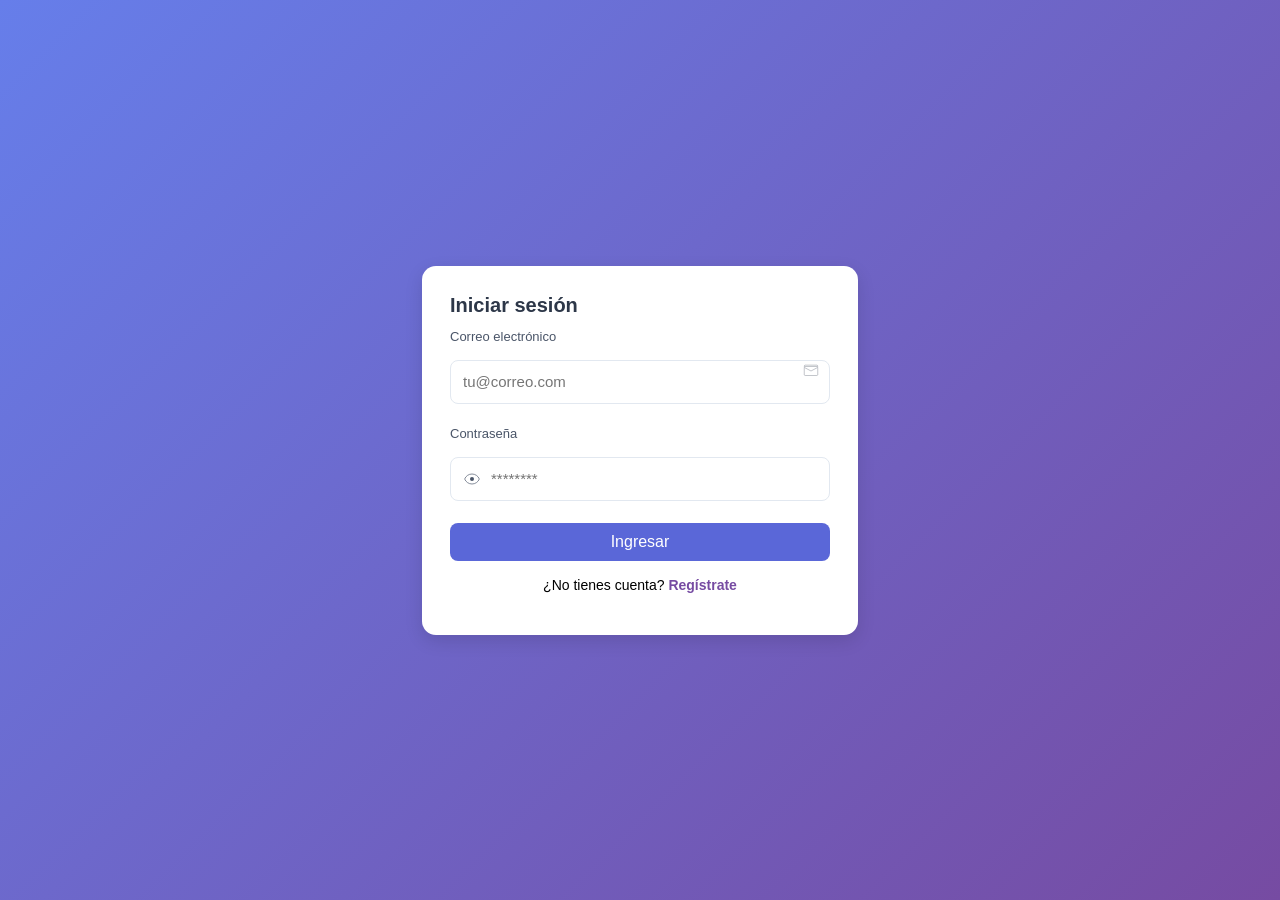
==== frontend/dashboard.html @ 54981098 "creacion de login, register" ====
<!DOCTYPE html>
<html lang="es">
<head>
    <meta charset="UTF-8">
    <meta name="viewport" content="width=device-width, initial-scale=1.0">
    <title>Dashboard - Inventario</title>
    <link rel="stylesheet" href="style.css">
    <style>
        .products-container {
            padding: 20px;
            max-width: 1200px;
            margin: 0 auto;
        }

        .header {
            display: flex;
            justify-content: space-between;
            align-items: center;
            margin-bottom: 20px;
            padding: 10px 20px;
            background-color: white;
            border-radius: 8px;
            box-shadow: 0 2px 4px rgba(0,0,0,0.1);
        }

        .products-header {
            display: flex;
            justify-content: space-between;
            align-items: center;
            margin-bottom: 20px;
        }

        .product-grid {
            display: grid;
            grid-template-columns: repeat(auto-fill, minmax(250px, 1fr));
            gap: 20px;
            margin-top: 20px;
        }

        .product-card {
            background: white;
            border-radius: 8px;
            padding: 15px;
            box-shadow: 0 2px 4px rgba(0,0,0,0.1);
            transition: transform 0.2s;
        }

        .product-card:hover {
            transform: translateY(-2px);
            box-shadow: 0 4px 8px rgba(0,0,0,0.15);
        }

        .product-card h3 {
            margin: 0 0 10px 0;
            color: #2d3748;
        }

        .product-card p {
            margin: 5px 0;
            color: #4a5568;
        }

        .product-price {
            font-weight: bold;
            color: #2d3748;
            font-size: 1.1em;
        }

        .product-stock {
            color: #718096;
            font-size: 0.9em;
        }

        .admin-controls {
            display: none; /* Se mostrará solo para administradores via JavaScript */
            margin-top: 10px;
            gap: 8px;
        }

        .add-product-btn {
            background: #48bb78;
            color: white;
            border: none;
            padding: 8px 16px;
            border-radius: 6px;
            cursor: pointer;
            transition: background-color 0.2s;
        }

        .add-product-btn:hover {
            background: #38a169;
        }

        .edit-product-btn {
            background: #4299e1;
            color: white;
            border: none;
            padding: 4px 8px;
            border-radius: 4px;
            cursor: pointer;
            font-size: 0.9em;
        }

        .edit-product-btn:hover {
            background: #3182ce;
        }

        .delete-product-btn {
            background: #f56565;
            color: white;
            border: none;
            padding: 4px 8px;
            border-radius: 4px;
            cursor: pointer;
            font-size: 0.9em;
        }

        .delete-product-btn:hover {
            background: #e53e3e;
        }

        /* Modal para agregar/editar producto */
        .modal {
            display: none;
            position: fixed;
            top: 0;
            left: 0;
            width: 100%;
            height: 100%;
            background: rgba(0,0,0,0.5);
            z-index: 1000;
        }

        .modal-content {
            background: white;
            margin: 15% auto;
            padding: 20px;
            border-radius: 8px;
            width: 80%;
            max-width: 500px;
            position: relative;
        }

        .close {
            position: absolute;
            right: 15px;
            top: 10px;
            font-size: 1.5em;
            cursor: pointer;
            color: #718096;
        }

        .close:hover {
            color: #2d3748;
        }

        .product-form {
            display: flex;
            flex-direction: column;
            gap: 15px;
        }

        .product-form input, .product-form textarea {
            padding: 8px;
            border: 1px solid #e2e8f0;
            border-radius: 4px;
            font-size: 14px;
        }

        .product-form input:focus, .product-form textarea:focus {
            border-color: #4299e1;
            outline: none;
            box-shadow: 0 0 0 3px rgba(66, 153, 225, 0.2);
        }

        .logout-btn {
            background: #718096;
            color: white;
            border: none;
            padding: 8px 16px;
            border-radius: 6px;
            cursor: pointer;
            transition: background-color 0.2s;
        }

        .logout-btn:hover {
            background: #4a5568;
        }
    </style>
</head>
<body>
    <div class="products-container">
        <div class="header">
            <h1>Panel de Productos</h1>
            <div>
                <button id="add-product-btn" class="add-product-btn admin-controls">
                    Agregar Producto
                </button>
                <button onclick="logout()" class="logout-btn">Cerrar Sesión</button>
            </div>
        </div>

        <div id="products-grid" class="product-grid">
            <!-- Los productos se cargarán dinámicamente aquí -->
        </div>
    </div>

    <!-- Modal para agregar/editar producto -->
    <div id="product-modal" class="modal">
        <div class="modal-content">
            <span class="close">&times;</span>
            <h2 id="modal-title">Agregar Producto</h2>
            <form id="product-form" class="product-form">
                <input type="hidden" id="product-id">
                <div>
                    <label for="name">Nombre:</label>
                    <input type="text" id="name" required>
                </div>
                <div>
                    <label for="description">Descripción:</label>
                    <textarea id="description" rows="3"></textarea>
                </div>
                <div>
                    <label for="price">Precio:</label>
                    <input type="number" id="price" step="0.01" required>
                </div>
                <div>
                    <label for="stock">Stock:</label>
                    <input type="number" id="stock" required>
                </div>
                <button type="submit" class="primary-btn">Guardar</button>
            </form>
        </div>
    </div>

    <script src="products.js"></script>
</body>
</html>
---- frontend/style.css ----
body {
  font-family: 'Segoe UI', Tahoma, Geneva, Verdana, sans-serif;
  background: linear-gradient(135deg, #667eea, #764ba2);
  display: flex;
  justify-content: center;
  align-items: center;
  height: 100vh;
  margin: 0;
}

.container {
  background-color: white;
  padding: 2.5rem;
  border-radius: 20px;
  box-shadow: 0 8px 20px rgba(0,0,0,0.2);
  width: 350px;
  text-align: center;
  animation: fadeIn 0.4s ease;
}

@keyframes fadeIn {
  from { opacity: 0; transform: translateY(-10px); }
  to { opacity: 1; transform: translateY(0); }
}

h2 {
  color: #333;
  margin-bottom: 1rem;
}

/* Nuevo layout de autenticación */
.auth-page {
  display: flex;
  align-items: center;
  justify-content: center;
  height: 100vh;
}

.auth-card {
  background: #ffffff;
  border-radius: 14px;
  box-shadow: 0 6px 18px rgba(0,0,0,0.12);
  padding: 28px;
  width: 380px;
}

.auth-title {
  font-size: 20px;
  margin: 0 0 12px 0;
  color: #2d3748;
}

.auth-form .form-group { margin-bottom: 12px; text-align: left; }
.auth-form label { font-size: 13px; color: #4a5568; display: block; margin-bottom: 6px; }
.auth-form input, .auth-form select { width: 100%; padding: 10px 12px; border-radius: 8px; border: 1px solid #e2e8f0; }
.primary-btn { width: 100%; padding: 10px 12px; border-radius: 8px; background: #5a67d8; color: white; border: none; cursor: pointer; }
.auth-footer { margin-top: 12px; text-align: center; font-size: 14px; }
.form-message { margin-top: 8px; font-size: 13px; }

.icon-btn { position: absolute; right: 10px; top: 36px; background: transparent; border: none; cursor: pointer; padding: 6px; border-radius: 6px; }
.icon-btn svg { display: block; }

.password-field { position: relative; }
.password-field input { padding-right: 44px; }

input, select {
  width: 100%;
  padding: 12px;
  margin: 10px 0;
  border: 1px solid #ddd;
  border-radius: 10px;
  font-size: 15px;
}

.password-field {
  position: relative;
}

.password-field input {
  padding-right: 44px; /* espacio para el icono */
}

.password-field .toggle-btn {
  position: absolute;
  right: 8px;
  top: 50%;
  transform: translateY(-50%);
  background: rgba(0,0,0,0.04);
  border: none;
  cursor: pointer;
  font-size: 14px;
  opacity: 0.9;
  width: 28px;
  height: 28px;
  padding: 0;
  display: flex;
  align-items: center;
  justify-content: center;
  border-radius: 6px;
  line-height: 1;
  outline: none;
}

.password-field .toggle-btn:hover {
  opacity: 1;
}

button {
  background-color: #667eea;
  color: white;
  border: none;
  padding: 12px;
  border-radius: 10px;
  cursor: pointer;
  font-size: 16px;
  width: 100%;
  transition: background-color 0.3s;
}

button:hover {
  background-color: #5a67d8;
}

p {
  margin-top: 1rem;
  font-size: 14px;
}

a {
  color: #764ba2;
  text-decoration: none;
  font-weight: bold;
}

a:hover {
  text-decoration: underline;
}

#login-message, #register-message {
  margin-top: 15px;
  font-size: 14px;
}

/* --- Overrides para inputs con iconos (mejora de layout) --- */
.input-with-icon, .input-left-icon {
  position: relative;
}

/* tamaño uniforme de inputs */
.auth-form input, .auth-form select, .input-with-icon input, .input-left-icon input {
  height: 44px;
  padding: 10px 12px;
  box-sizing: border-box;
}

/* icono a la derecha (ej. correo) */
.input-with-icon .icon-right {
  position: absolute;
  right: 10px;
  top: 50%;
  transform: translateY(-50%);
  pointer-events: none; /* no interfiere con el input */
  opacity: 0.9;
}

/* icono/btn a la izquierda dentro del input (ojo) */
.input-left-icon .icon-left {
  position: absolute;
  left: 8px;
  top: 50%;
  transform: translateY(-50%);
  background: transparent;
  border: none;
  cursor: pointer;
  width: 28px;
  height: 28px;
  display: flex;
  align-items: center;
  justify-content: center;
  padding: 0;
  color: #4a5568;
}

/* asegurar espacio interno para iconos */
.input-left-icon input { padding-left: 40px; }
.input-with-icon input { padding-right: 40px; }

/* pequeños ajustes visuales */
.icon-left svg, .icon-right svg { display: block; }
.icon-left:focus { outline: none; box-shadow: 0 0 0 3px rgba(90,103,216,0.12); border-radius: 6px; }

/* evitar que botones globales tomen el estilo de .primary-btn */
.icon-btn, .icon-left { background: transparent; border: none; }
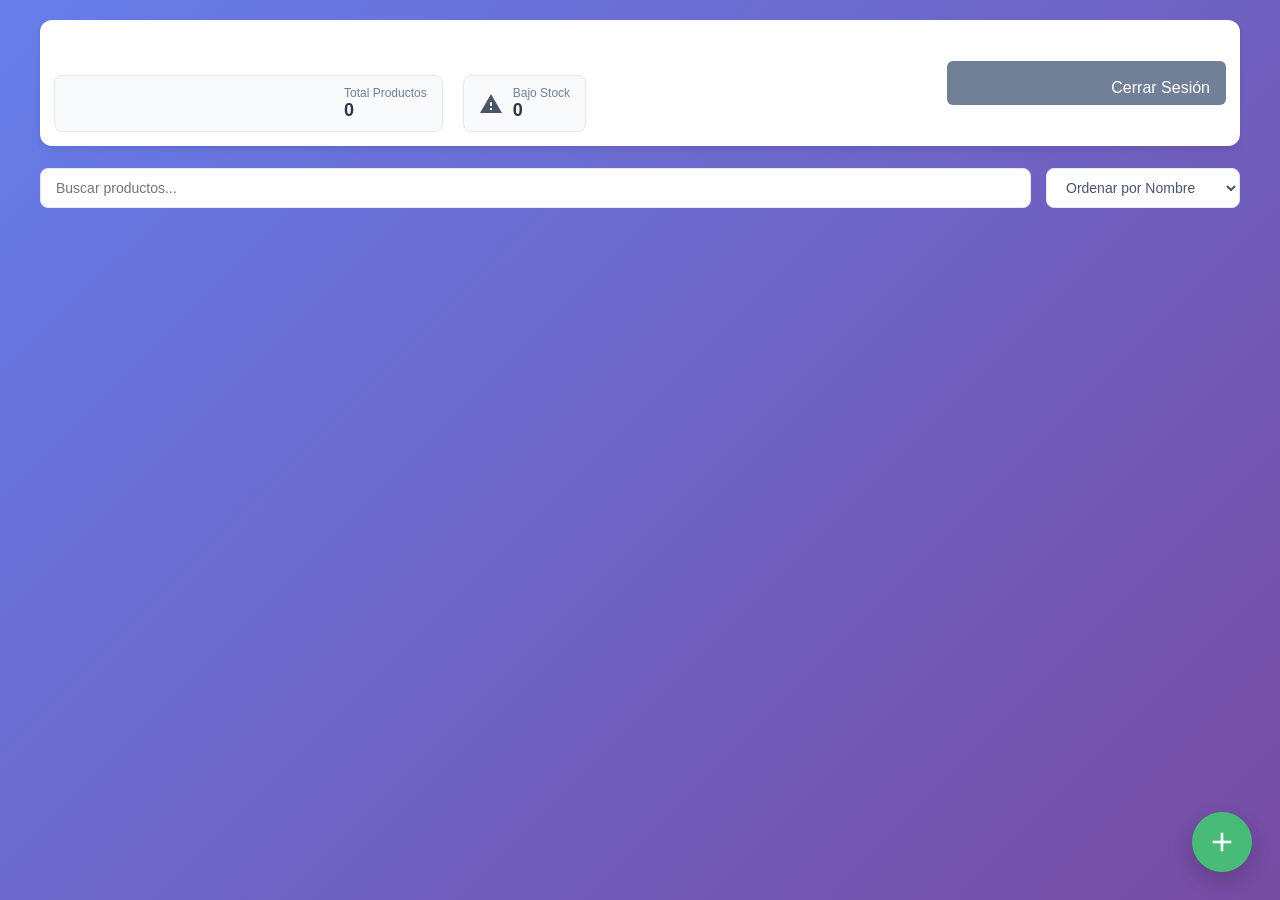
==== commit 0e1f3282: "creacion de productos" ====
--- a/frontend/dashboard.html
+++ b/frontend/dashboard.html
@@ -5,6 +5,7 @@
     <meta name="viewport" content="width=device-width, initial-scale=1.0">
     <title>Dashboard - Inventario</title>
     <link rel="stylesheet" href="style.css">
+    <link href="https://fonts.googleapis.com/icon?family=Material+Icons" rel="stylesheet">
     <style>
         .products-container {
             padding: 20px;
@@ -16,11 +17,108 @@
             display: flex;
             justify-content: space-between;
             align-items: center;
+            margin-bottom: 12px;
+            padding: 14px;
+            background-color: white;
+            border-radius: 12px;
+            box-shadow: 0 4px 6px rgba(0,0,0,0.08);
+        }
+
+        .header-left {
+            flex: 1;
+        }
+
+        .header-right {
+            display: flex;
+            gap: 10px;
+            align-items: center;
+            flex-shrink: 0;
+        }
+
+        .stats-container {
+            display: flex;
+            gap: 20px;
+            margin-top: 15px;
+        }
+
+        .stat-box {
+            display: flex;
+            align-items: center;
+            gap: 10px;
+            padding: 10px 15px;
+            background-color: #f8fafc;
+            border-radius: 8px;
+            border: 1px solid #e2e8f0;
+        }
+
+        .stat-box .material-icons {
+            color: #4a5568;
+            font-size: 24px;
+        }
+
+        .stat-info {
+            display: flex;
+            flex-direction: column;
+        }
+
+        .stat-label {
+            font-size: 12px;
+            color: #718096;
+        }
+
+        .stat-value {
+            font-size: 18px;
+            font-weight: bold;
+            color: #2d3748;
+        }
+
+        .search-bar {
+            display: flex;
+            gap: 15px;
             margin-bottom: 20px;
-            padding: 10px 20px;
+        }
+
+        .search-bar input {
+            flex: 1;
+            padding: 10px 15px;
+            border: 1px solid #e2e8f0;
+            border-radius: 8px;
+            font-size: 14px;
+        }
+
+        .search-bar input:focus {
+            outline: none;
+            border-color: #4299e1;
+            box-shadow: 0 0 0 3px rgba(66, 153, 225, 0.2);
+        }
+
+        .filters select {
+            padding: 10px 15px;
+            border: 1px solid #e2e8f0;
+            border-radius: 8px;
+            font-size: 14px;
+            color: #4a5568;
             background-color: white;
-            border-radius: 8px;
+            cursor: pointer;
+        }
+
+        .no-products {
+            text-align: center;
+            padding: 40px;
+            background-color: white;
+            border-radius: 12px;
             box-shadow: 0 2px 4px rgba(0,0,0,0.1);
+        }
+
+        .no-products .material-icons {
+            font-size: 48px;
+            color: #a0aec0;
+            margin-bottom: 10px;
+        }
+
+        .no-products p {
+            color: #4a5568;
+            margin-bottom: 20px;
         }
 
         .products-header {
@@ -77,18 +175,29 @@
             gap: 8px;
         }
 
-        .add-product-btn {
+                .add-product-btn {
+            align-items: center;
+            gap: 8px;
             background: #48bb78;
             color: white;
             border: none;
             padding: 8px 16px;
             border-radius: 6px;
             cursor: pointer;
-            transition: background-color 0.2s;
+            transition: all 0.2s;
+            font-weight: 500;
+            margin-right: 10px;
+            display: flex; /* Cambiado a flex por defecto */
         }
 
         .add-product-btn:hover {
             background: #38a169;
+            transform: translateY(-1px);
+            box-shadow: 0 2px 4px rgba(0,0,0,0.1);
+        }
+
+        .add-product-btn .material-icons {
+            font-size: 20px;
         }
 
         .edit-product-btn {
@@ -119,59 +228,7 @@
             background: #e53e3e;
         }
 
-        /* Modal para agregar/editar producto */
-        .modal {
-            display: none;
-            position: fixed;
-            top: 0;
-            left: 0;
-            width: 100%;
-            height: 100%;
-            background: rgba(0,0,0,0.5);
-            z-index: 1000;
-        }
-
-        .modal-content {
-            background: white;
-            margin: 15% auto;
-            padding: 20px;
-            border-radius: 8px;
-            width: 80%;
-            max-width: 500px;
-            position: relative;
-        }
-
-        .close {
-            position: absolute;
-            right: 15px;
-            top: 10px;
-            font-size: 1.5em;
-            cursor: pointer;
-            color: #718096;
-        }
-
-        .close:hover {
-            color: #2d3748;
-        }
-
-        .product-form {
-            display: flex;
-            flex-direction: column;
-            gap: 15px;
-        }
-
-        .product-form input, .product-form textarea {
-            padding: 8px;
-            border: 1px solid #e2e8f0;
-            border-radius: 4px;
-            font-size: 14px;
-        }
-
-        .product-form input:focus, .product-form textarea:focus {
-            border-color: #4299e1;
-            outline: none;
-            box-shadow: 0 0 0 3px rgba(66, 153, 225, 0.2);
-        }
+                /* Estilos movidos a style.css */
 
         .logout-btn {
             background: #718096;
@@ -191,44 +248,122 @@
 <body>
     <div class="products-container">
         <div class="header">
-            <h1>Panel de Productos</h1>
-            <div>
-                <button id="add-product-btn" class="add-product-btn admin-controls">
-                    Agregar Producto
+            <div class="header-left">
+                <h1>Panel de Productos</h1>
+                <div class="stats-container">
+                    <div class="stat-box">
+                        <span class="material-icons">inventory_2</span>
+                        <div class="stat-info">
+                            <span class="stat-label">Total Productos</span>
+                            <span id="total-products" class="stat-value">0</span>
+                        </div>
+                    </div>
+                    <div class="stat-box">
+                        <span class="material-icons">warning</span>
+                        <div class="stat-info">
+                            <span class="stat-label">Bajo Stock</span>
+                            <span id="low-stock" class="stat-value">0</span>
+                        </div>
+                    </div>
+                </div>
+            </div>
+            <div class="header-right">
+                <div id="user-display" style="display:flex;align-items:center;gap:10px;color:#4a5568;font-weight:600;">
+                    <a id="profile-link" href="profile.html" style="display:none;color:#4a5568;text-decoration:none;font-weight:600;"></a>
+                </div>
+                <button onclick="logout()" class="logout-btn">
+                    <span class="material-icons">logout</span>
+                    Cerrar Sesión
                 </button>
-                <button onclick="logout()" class="logout-btn">Cerrar Sesión</button>
+            </div>
+        </div>
+
+        <div class="search-bar">
+            <input type="text" id="search-products" placeholder="Buscar productos...">
+            <div class="filters">
+                <select id="sort-by">
+                    <option value="name">Ordenar por Nombre</option>
+                    <option value="price-asc">Precio: Menor a Mayor</option>
+                    <option value="price-desc">Precio: Mayor a Menor</option>
+                    <option value="stock">Stock</option>
+                </select>
             </div>
         </div>
 
         <div id="products-grid" class="product-grid">
             <!-- Los productos se cargarán dinámicamente aquí -->
         </div>
+
+        <div id="no-products" class="no-products" style="display: none;">
+            <span class="material-icons">inventory</span>
+            <p>No hay productos disponibles en este momento</p>
+            <button id="add-first-product" class="add-product-btn" style="display:none;">
+                <span class="material-icons">add</span>
+                Agregar Primer Producto
+            </button>
+        </div>
     </div>
 
+    <!-- Botón flotante para agregar producto -->
+    <button id="add-product-btn" class="add-product-fab" title="Agregar Producto">
+        <span class="material-icons">add</span>
+    </button>
+
     <!-- Modal para agregar/editar producto -->
-    <div id="product-modal" class="modal">
+    <div id="product-modal" class="modal" aria-hidden="true" role="dialog" aria-labelledby="modal-title">
         <div class="modal-content">
-            <span class="close">&times;</span>
-            <h2 id="modal-title">Agregar Producto</h2>
-            <form id="product-form" class="product-form">
+            <button class="close" aria-label="Cerrar">&times;</button>
+            <div style="display:flex;align-items:center;gap:12px;">
+                <h2 id="modal-title">Agregar Producto</h2>
+                <span class="admin-edit-badge-modal" style="display:none;">Editando como Admin</span>
+            </div>
+            <form id="product-form">
                 <input type="hidden" id="product-id">
-                <div>
-                    <label for="name">Nombre:</label>
-                    <input type="text" id="name" required>
-                </div>
-                <div>
-                    <label for="description">Descripción:</label>
-                    <textarea id="description" rows="3"></textarea>
-                </div>
-                <div>
-                    <label for="price">Precio:</label>
-                    <input type="number" id="price" step="0.01" required>
-                </div>
-                <div>
-                    <label for="stock">Stock:</label>
-                    <input type="number" id="stock" required>
-                </div>
-                <button type="submit" class="primary-btn">Guardar</button>
+                <div class="form-group">
+                    <label for="name">Nombre del producto</label>
+                    <input 
+                        type="text" 
+                        id="name" 
+                        required 
+                        placeholder="Ej: Camiseta de algodón"
+                        autocomplete="off"
+                    >
+                </div>
+                <div class="form-group">
+                    <label for="description">Descripción del producto</label>
+                    <textarea 
+                        id="description" 
+                        rows="4" 
+                        placeholder="Describe las características principales del producto..."
+                    ></textarea>
+                </div>
+                <div style="display:flex;gap:16px;">
+                    <div class="form-group" style="flex:1;">
+                        <label for="price">Precio ($)</label>
+                        <input 
+                            type="number" 
+                            id="price" 
+                            step="0.01" 
+                            required 
+                            placeholder="0.00"
+                            min="0"
+                        >
+                    </div>
+                    <div class="form-group" style="width:130px;">
+                        <label for="stock">Stock</label>
+                        <input 
+                            type="number" 
+                            id="stock" 
+                            required 
+                            placeholder="0"
+                            min="0"
+                        >
+                    </div>
+                </div>
+                <div class="button-group">
+                    <button type="button" class="secondary-btn" id="cancel-btn">Cancelar</button>
+                    <button type="submit" class="primary-btn">Guardar Cambios</button>
+                </div>
             </form>
         </div>
     </div>
--- a/frontend/style.css
+++ b/frontend/style.css
@@ -1,10 +1,7 @@
 body {
   font-family: 'Segoe UI', Tahoma, Geneva, Verdana, sans-serif;
   background: linear-gradient(135deg, #667eea, #764ba2);
-  display: flex;
-  justify-content: center;
-  align-items: center;
-  height: 100vh;
+  min-height: 100vh;
   margin: 0;
 }
 
@@ -50,12 +47,103 @@
   color: #2d3748;
 }
 
-.auth-form .form-group { margin-bottom: 12px; text-align: left; }
-.auth-form label { font-size: 13px; color: #4a5568; display: block; margin-bottom: 6px; }
-.auth-form input, .auth-form select { width: 100%; padding: 10px 12px; border-radius: 8px; border: 1px solid #e2e8f0; }
-.primary-btn { width: 100%; padding: 10px 12px; border-radius: 8px; background: #5a67d8; color: white; border: none; cursor: pointer; }
-.auth-footer { margin-top: 12px; text-align: center; font-size: 14px; }
-.form-message { margin-top: 8px; font-size: 13px; }
+/* Estilos comunes para formularios */
+.form-group, .auth-form .form-group { 
+    margin-bottom: 16px; 
+    text-align: left; 
+}
+
+.form-group label, .auth-form label { 
+    font-size: 14px; 
+    color: #4a5568; 
+    display: block; 
+    margin-bottom: 8px;
+    font-weight: 500;
+}
+
+.form-group input, 
+.form-group select,
+.auth-form input, 
+.auth-form select,
+.form-group textarea { 
+    width: 100%; 
+    padding: 12px 16px;
+    border-radius: 10px; 
+    border: 2px solid #e2e8f0;
+    background: #f8fafc;
+    font-size: 15px;
+    transition: all 0.2s ease;
+}
+
+.form-group input:hover,
+.form-group select:hover,
+.form-group textarea:hover {
+    border-color: #cbd5e0;
+    background: #fff;
+}
+
+.form-group input:focus,
+.form-group select:focus,
+.form-group textarea:focus {
+    border-color: #5a67d8;
+    background: #fff;
+    outline: none;
+    box-shadow: 0 0 0 3px rgba(90,103,216,0.12);
+}
+
+.primary-btn { 
+    width: auto; 
+    min-width: 120px;
+    padding: 12px 24px;
+    border-radius: 10px;
+    background: #5a67d8;
+    color: white;
+    border: none;
+    cursor: pointer;
+    font-weight: 600;
+    font-size: 15px;
+    transition: all 0.2s ease;
+}
+
+.primary-btn:hover {
+    background: #4c51bf;
+    transform: translateY(-1px);
+    box-shadow: 0 4px 12px rgba(90,103,216,0.2);
+}
+
+.secondary-btn {
+    width: auto;
+    min-width: 120px;
+    padding: 11px 24px;
+    border-radius: 10px;
+    background: #fff;
+    color: #4a5568;
+    border: 2px solid #e2e8f0;
+    cursor: pointer;
+    font-weight: 600;
+    font-size: 15px;
+    transition: all 0.2s ease;
+}
+
+.secondary-btn:hover {
+    border-color: #cbd5e0;
+    background: #f8fafc;
+}
+
+.auth-footer { 
+    margin-top: 16px; 
+    text-align: center; 
+    font-size: 14px; 
+}
+
+.form-message { 
+    margin-top: 12px; 
+    font-size: 14px;
+    padding: 12px 16px;
+    border-radius: 8px;
+    background: #f7fafc;
+    border-left: 4px solid #4c51bf;
+}
 
 .icon-btn { position: absolute; right: 10px; top: 36px; background: transparent; border: none; cursor: pointer; padding: 6px; border-radius: 6px; }
 .icon-btn svg { display: block; }
@@ -192,3 +280,281 @@
 /* evitar que botones globales tomen el estilo de .primary-btn */
 .icon-btn, .icon-left { background: transparent; border: none; }
 
+/* Botón flotante para agregar producto */
+.add-product-fab {
+  position: fixed;
+  right: 28px;
+  bottom: 28px;
+  width: 60px;
+  height: 60px;
+  border-radius: 50%;
+  background: #48bb78;
+  color: white;
+  display: flex;
+  align-items: center;
+  justify-content: center;
+  box-shadow: 0 8px 20px rgba(0,0,0,0.18);
+  border: none;
+  cursor: pointer;
+  z-index: 1200;
+  transition: all 0.3s ease;
+}
+
+.add-product-fab:hover {
+  transform: translateY(-2px);
+  background: #38a169;
+  box-shadow: 0 12px 24px rgba(0,0,0,0.25);
+}
+
+.add-product-fab .material-icons { 
+  font-size: 32px;
+  transition: transform 0.3s ease;
+}
+
+.add-product-fab:hover .material-icons {
+  transform: rotate(180deg);
+}
+
+/* Modal mejorado */
+/* Modal base */
+.modal {
+    position: fixed;
+    inset: 0;
+    background: rgba(0,0,0,0.5);
+    z-index: 1150;
+    display: flex;
+    align-items: center;
+    justify-content: center;
+    opacity: 0;
+    visibility: hidden;
+    pointer-events: none;
+    transition: all 0.3s ease;
+}
+
+/* Estado activo del modal */
+.modal[aria-hidden="false"] {
+    opacity: 1;
+    visibility: visible;
+    pointer-events: auto;
+}
+.modal[aria-hidden="false"] { 
+    opacity: 1;
+    visibility: visible;
+}
+.modal-content { 
+    background: white; 
+    width: 96%; 
+    max-width: 520px; 
+    border-radius: 16px; 
+    padding: 32px; 
+    box-shadow: 0 20px 50px rgba(0,0,0,0.25);
+    transform: translateY(20px);
+    opacity: 0;
+    transition: transform 0.3s ease, opacity 0.3s ease;
+    position: relative;
+    margin: 20px;
+}
+
+/* Animación cuando el modal está visible */
+.modal[aria-hidden="false"] .modal-content {
+    transform: translateY(0);
+    opacity: 1;
+}
+
+.modal-content h2 {
+    margin: 0 0 24px 0;
+    color: #2d3748;
+    font-size: 24px;
+    font-weight: 600;
+}
+
+.admin-edit-badge-modal {
+    display: inline-flex;
+    align-items: center;
+    padding: 4px 12px;
+    background: #5a67d8;
+    color: white;
+    border-radius: 16px;
+    font-size: 13px;
+    font-weight: 500;
+    margin-bottom: 24px;
+}
+
+.modal-content .form-group {
+    margin-bottom: 20px;
+}
+
+.modal-content textarea {
+    min-height: 120px;
+    resize: vertical;
+}
+
+.modal-content .button-group {
+    display: flex;
+    gap: 12px;
+    justify-content: flex-end;
+    margin-top: 32px;
+}
+.modal[aria-hidden="false"] .modal-content {
+    transform: translateY(0);
+}
+.modal-content .close { 
+    position: absolute; 
+    right: 24px; 
+    top: 24px; 
+    background: transparent; 
+    border: none; 
+    font-size: 24px; 
+    cursor: pointer; 
+    color: #718096;
+    width: 32px;
+    height: 32px;
+    display: flex;
+    align-items: center;
+    justify-content: center;
+    border-radius: 50%;
+    transition: all 0.2s ease;
+}
+
+.modal-content .close:hover {
+    background: #f7fafc;
+    color: #2d3748;
+}
+
+/* Mejorar los estilos del formulario dentro del modal */
+.modal-content form {
+    margin-top: 16px;
+}
+
+.primary-btn { background: #6c5ce7; color: white; padding: 10px 16px; border-radius: 8px; border: none; cursor: pointer; }
+.secondary-btn { background: transparent; border: 1px solid #cbd5e0; color: #4a5568; padding: 8px 12px; border-radius: 8px; cursor: pointer; }
+
+/* Ajustes para product cards */
+.product-card { 
+    position: relative; 
+    transition: transform 0.2s ease, box-shadow 0.2s ease;
+}
+
+.product-card.editable {
+    cursor: pointer;
+}
+
+.product-card.editable:hover {
+    transform: translateY(-2px);
+    box-shadow: 0 6px 16px rgba(0,0,0,0.12);
+}
+
+.product-card .edit-overlay {
+    position: absolute;
+    inset: 0;
+    border-radius: 10px;
+    background: rgba(90,103,216,0.05);
+    opacity: 0;
+    transition: opacity 0.2s ease;
+    display: flex;
+    align-items: center;
+    justify-content: center;
+    pointer-events: none;
+}
+
+.product-card .edit-overlay {
+    display: flex;
+    flex-direction: column;
+    gap: 8px;
+    align-items: center;
+    justify-content: center;
+}
+
+.product-card .edit-overlay .material-icons {
+    font-size: 24px;
+    color: #5a67d8;
+    opacity: 0.8;
+}
+
+.product-card .edit-overlay .admin-edit-badge {
+    font-size: 12px;
+    padding: 2px 8px;
+    background: #5a67d8;
+    color: white;
+    border-radius: 12px;
+    font-weight: 500;
+}
+
+.product-card.editable:hover .edit-overlay {
+    opacity: 1;
+}
+
+.admin-controls { 
+    position: absolute; 
+    right: 12px; 
+    top: 12px; 
+    display: flex; 
+    gap: 8px;
+    z-index: 2;
+}
+
+/* Responsive layout para dashboard */
+.products-container {
+  padding: 20px;
+  max-width: 1200px;
+  margin: 24px auto;
+}
+
+.product-grid {
+  display: grid;
+  grid-template-columns: repeat(auto-fit, minmax(220px, 1fr));
+  gap: 18px;
+}
+
+.product-card {
+  padding: 14px;
+  border-radius: 10px;
+}
+
+/* Titulos y texto */
+h1 { font-size: 22px; margin: 0; color: #fff; }
+
+@media (max-width: 768px) {
+  .products-container { padding: 12px; margin: 12px; }
+  .header { flex-direction: column; gap: 12px; }
+  .header-right { align-self: stretch; display:flex; justify-content: space-between; }
+  .stats-container { flex-direction: row; gap: 8px; overflow-x: auto; }
+  .product-grid { grid-template-columns: repeat(auto-fit, minmax(180px, 1fr)); }
+  .modal-content { width: 95%; padding: 14px; }
+  .add-product-fab { right: 14px; bottom: 14px; width:48px; height:48px; }
+}
+
+@media (max-width: 420px) {
+  .product-grid { grid-template-columns: repeat(auto-fit, minmax(140px, 1fr)); }
+  .product-card { padding: 10px; }
+  .product-details { flex-direction: column; gap: 8px; align-items: flex-start; }
+}
+
+/* Toast notifications */
+.toast-container {
+  position: fixed;
+  right: 20px;
+  bottom: 20px;
+  display: flex;
+  flex-direction: column;
+  gap: 10px;
+  z-index: 2000;
+}
+.toast {
+  background: rgba(17,24,39,0.95);
+  color: white;
+  padding: 10px 14px;
+  border-radius: 8px;
+  box-shadow: 0 6px 18px rgba(0,0,0,0.2);
+  font-size: 14px;
+  opacity: 0;
+  transform: translateY(6px);
+  transition: all 220ms ease;
+}
+.toast.show { opacity: 1; transform: translateY(0); }
+
+/* Small modal open animation */
+.modal-content { transition: transform 180ms ease, opacity 180ms ease; }
+.modal[aria-hidden="false"] .modal-content { transform: translateY(0); opacity: 1; }
+.modal[aria-hidden="true"] .modal-content { transform: translateY(-6px); opacity: 0; }
+
